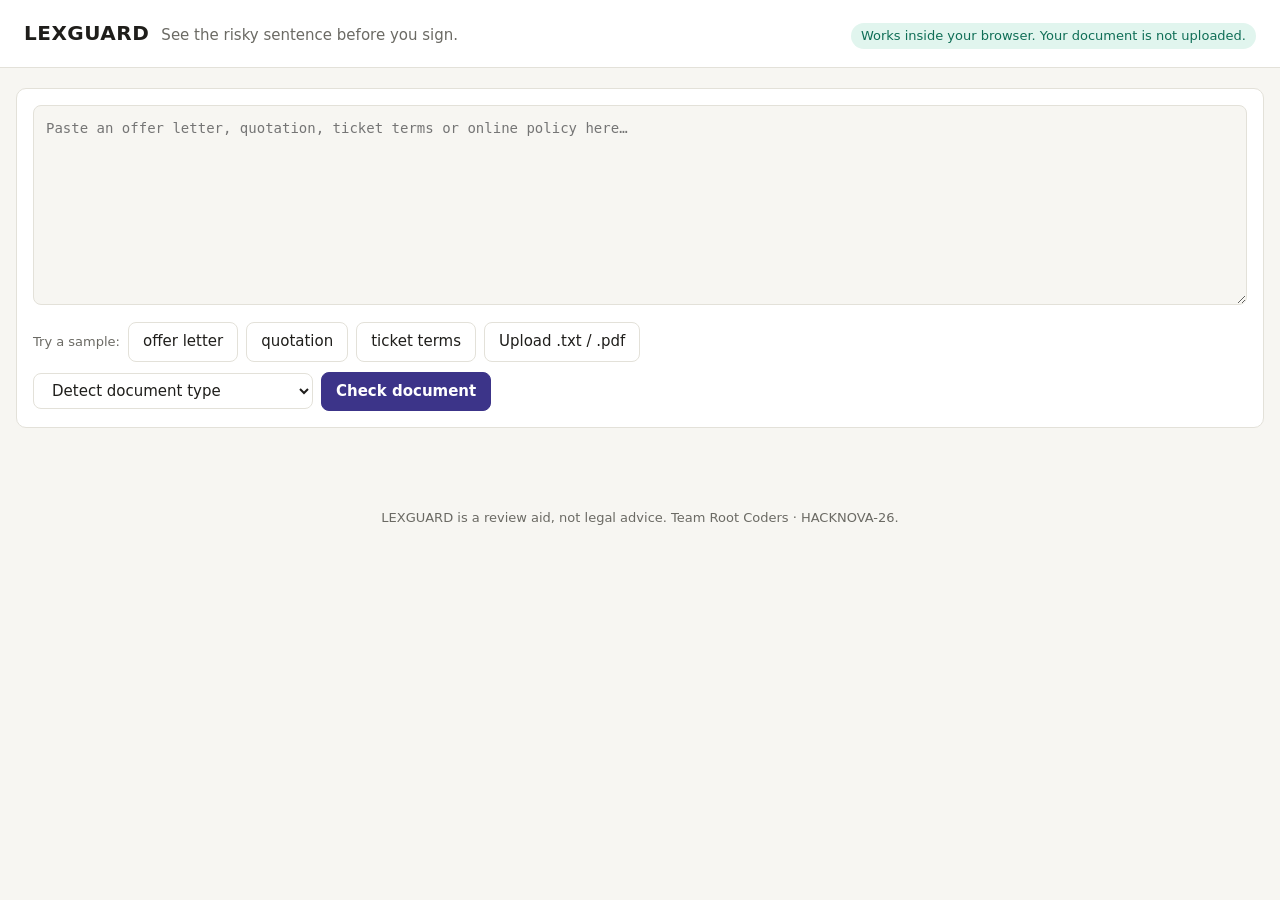
==== extension/checker.html @ 405c7fec "Standalone Chrome extension: engine runs in the browser, no server - extension/engine.js: JavaScript" ====
<!doctype html>
<html lang="en">
<head>
  <meta charset="utf-8">
  <meta name="viewport" content="width=device-width, initial-scale=1">
  <title>LEXGUARD checker</title>
  <link rel="stylesheet" href="style.css">
</head>
<body>
  <header class="top">
    <h1>LEXGUARD</h1>
    <span class="tag-line">See the risky sentence before you sign.</span>
    <span class="offline">Works inside your browser. Your document is not uploaded.</span>
  </header>
  <main>
    <section class="input">
      <textarea id="text" placeholder="Paste an offer letter, quotation, ticket terms or online policy here…"></textarea>
      <div class="row">
        <span class="hint">Try a sample:</span>
        <button data-sample="offer_letter.txt">offer letter</button>
        <button data-sample="quotation.txt">quotation</button>
        <button data-sample="ticket_terms.txt">ticket terms</button>
        <label class="btn" for="file">Upload .txt / .pdf</label>
        <input id="file" type="file" accept=".txt,.pdf,text/plain,application/pdf" hidden>
      </div>
      <div class="row">
        <select id="doctype" aria-label="Document type">
          <option value="">Detect document type</option>
          <option value="offer_letter">Offer letter</option>
          <option value="quotation">Quotation / service agreement</option>
          <option value="ticket">Ticket terms</option>
          <option value="policy">Online policy / subscription</option>
        </select>
        <button id="go" class="primary">Check document</button>
      </div>
      <div id="err"></div>
    </section>

    <section id="out" hidden>
      <div id="summary"></div>
      <div class="toolbar">
        <span class="hint">Show:</span>
        <select id="minlevel" aria-label="Minimum level">
          <option value="LOW">All flags</option>
          <option value="MEDIUM">Medium and high</option>
          <option value="HIGH">High only</option>
        </select>
        <span class="spacer"></span>
        <button id="copy">Copy clarification email</button>
        <button id="print">Save report as PDF</button>
      </div>
      <div class="results">
        <div id="doc" class="doc"></div>
        <div id="cards" class="cards"></div>
      </div>
    </section>
  </main>
  <footer>LEXGUARD is a review aid, not legal advice. Team Root Coders · HACKNOVA-26.</footer>
  <script src="vendor/pdf.min.js"></script>
  <script src="engine.js"></script>
  <script src="report.js"></script>
  <script src="checker.js"></script>
</body>
</html>
---- extension/style.css ----
:root {
  --bg: #f7f6f2; --panel: #ffffff; --ink: #1f1e1b; --muted: #6b6a64; --line: #e3e1d9;
  --accent: #3c3489; --accent-bg: #eeedfe;
  --high: #a32d2d; --high-bg: #fcebeb; --high-mark: #f7c1c1;
  --med: #854f0b; --med-bg: #faeeda; --med-mark: #fac775;
  --low: #5f5e5a; --low-bg: #f1efe8; --low-mark: #e8e5d8;
  --ok: #0f6e56; --ok-bg: #e1f5ee;
  --radius: 10px; color-scheme: light;
}
@media (prefers-color-scheme: dark) {
  :root:not([data-theme="light"]) {
    --bg: #1b1a18; --panel: #24231f; --ink: #ecebe5; --muted: #a7a59c; --line: #3a3934;
    --accent: #cecbf6; --accent-bg: #2e2a5c;
    --high: #f7c1c1; --high-bg: #501313; --high-mark: #791f1f;
    --med: #fac775; --med-bg: #412402; --med-mark: #633806;
    --low: #d3d1c7; --low-bg: #2c2c2a; --low-mark: #444441;
    --ok: #9fe1cb; --ok-bg: #04342c; color-scheme: dark;
  }
}
* { box-sizing: border-box; }
body { margin: 0; background: var(--bg); color: var(--ink); font: 15px/1.55 system-ui, -apple-system, "Segoe UI", Roboto, sans-serif; }
header.top { display: flex; align-items: baseline; gap: 12px; flex-wrap: wrap; padding: 18px 24px; border-bottom: 1px solid var(--line); background: var(--panel); }
header.top h1 { margin: 0; font-size: 20px; letter-spacing: .5px; }
header.top .tag-line { color: var(--muted); }
header.top .offline { margin-left: auto; font-size: 13px; color: var(--ok); background: var(--ok-bg); padding: 3px 10px; border-radius: 999px; }
main { max-width: 1280px; margin: 0 auto; padding: 20px 16px 60px; }
.input { background: var(--panel); border: 1px solid var(--line); border-radius: var(--radius); padding: 16px; }
.input textarea { width: 100%; min-height: 200px; resize: vertical; padding: 12px; border-radius: 8px; border: 1px solid var(--line); background: var(--bg); color: var(--ink); font: 14px/1.5 ui-monospace, Consolas, monospace; }
.row { display: flex; flex-wrap: wrap; gap: 8px; align-items: center; margin-top: 10px; }
button, .btn, select { font: inherit; padding: 7px 14px; border-radius: 8px; border: 1px solid var(--line); background: var(--panel); color: var(--ink); cursor: pointer; }
button.primary { background: var(--accent); color: var(--panel); border-color: var(--accent); font-weight: 600; }
button:disabled { opacity: .5; cursor: default; }
label.toggle { color: var(--muted); font-size: 14px; display: flex; gap: 6px; align-items: center; }
.hint { color: var(--muted); font-size: 13px; }
.error { color: var(--high); background: var(--high-bg); padding: 8px 12px; border-radius: 8px; margin-top: 10px; }
.summary { display: flex; gap: 20px; align-items: center; flex-wrap: wrap; background: var(--panel); border: 1px solid var(--line); border-radius: var(--radius); padding: 16px; margin-top: 18px; }
.score { display: grid; grid-template-columns: auto auto; align-items: baseline; padding: 10px 18px; border-radius: var(--radius); }
.score .num { font-size: 40px; font-weight: 700; } .score .of { color: inherit; opacity: .7; }
.score .lvl { grid-column: 1 / -1; font-weight: 600; font-size: 13px; text-transform: uppercase; letter-spacing: .5px; }
.score.high { background: var(--high-bg); color: var(--high); } .score.med { background: var(--med-bg); color: var(--med); } .score.low { background: var(--ok-bg); color: var(--ok); }
.meta { display: grid; gap: 6px; flex: 1; min-width: 240px; }
.counts { display: flex; gap: 6px; flex-wrap: wrap; }
.pill, .badge, .tag { font-size: 12px; padding: 2px 9px; border-radius: 999px; font-weight: 600; }
.high.pill, .badge.high { background: var(--high-bg); color: var(--high); }
.med.pill, .badge.med { background: var(--med-bg); color: var(--med); }
.low.pill, .badge.low { background: var(--low-bg); color: var(--low); }
.tag { background: var(--accent-bg); color: var(--accent); }
.ai-note { color: var(--muted); font-size: 13px; }
.topq { background: var(--panel); border: 1px solid var(--line); border-radius: var(--radius); padding: 12px 18px; margin-top: 12px; }
.topq h3 { margin: 4px 0 6px; font-size: 15px; } .topq ol { margin: 0; padding-left: 20px; }
a { color: var(--accent); }
.toolbar { display: flex; gap: 8px; flex-wrap: wrap; align-items: center; margin: 16px 0 10px; }
.toolbar .spacer { flex: 1; }
.results { display: grid; grid-template-columns: minmax(0, 1fr) minmax(0, 1fr); gap: 16px; align-items: start; }
.doc { background: var(--panel); border: 1px solid var(--line); border-radius: var(--radius); padding: 18px; white-space: pre-wrap; font: 14px/1.7 Georgia, "Times New Roman", serif; max-height: 80vh; overflow: auto; position: sticky; top: 12px; }
mark { border-radius: 3px; padding: 1px 0; color: inherit; cursor: pointer; }
mark.high { background: var(--high-mark); } mark.med { background: var(--med-mark); } mark.low { background: var(--low-mark); }
mark.focus, .card.focus { outline: 2px solid var(--accent); outline-offset: 2px; }
.cards { display: grid; gap: 12px; }
.card { background: var(--panel); border: 1px solid var(--line); border-left: 4px solid var(--low); border-radius: 0 var(--radius) var(--radius) 0; padding: 12px 14px; cursor: pointer; }
.card.high { border-left-color: var(--high); } .card.med { border-left-color: var(--med); }
.card header { display: flex; gap: 8px; align-items: center; flex-wrap: wrap; }
.card .cname { font-weight: 600; font-size: 14px; }
.card blockquote { margin: 10px 0; padding: 8px 12px; background: var(--bg); border-radius: 6px; font: 14px/1.55 Georgia, serif; }
.card dl { display: grid; grid-template-columns: 110px 1fr; gap: 4px 10px; margin: 0; font-size: 14px; }
.card dt { color: var(--muted); } .card dd { margin: 0; }
.card dd.defended { color: var(--ok); } .card dd.safer { font-style: italic; }
.card .also { color: var(--muted); font-size: 12px; margin-top: 8px; }
.card .clabel { color: var(--muted); font-size: 13px; }
.card .gist { margin: 8px 0 4px; font-size: 15px; }
.card .ask { margin: 0; font-size: 14px; color: var(--muted); } .card .ask b { color: var(--ink); }
.card details { margin-top: 8px; } .card details[open] { border-top: 1px solid var(--line); padding-top: 8px; }
.card summary { cursor: pointer; color: var(--accent); font-size: 13px; font-weight: 600; width: fit-content; }
.card dd blockquote { margin: 0; }
.verdict { font-size: 17px; font-weight: 600; line-height: 1.4; }
.points { list-style: none; padding: 0; margin: 0; display: grid; gap: 6px; }
.points li { display: flex; gap: 10px; align-items: baseline; }
.dot { width: 9px; height: 9px; border-radius: 50%; flex: none; transform: translateY(-1px); background: var(--low); }
.dot.high { background: var(--high); } .dot.med { background: var(--med); }footer { color: var(--muted); font-size: 13px; text-align: center; padding: 20px; }
@media (max-width: 860px) { .results { grid-template-columns: 1fr; } .doc { position: static; max-height: 50vh; } .card dl { grid-template-columns: 1fr; } }
@media print {
  header.top .offline, .input, .toolbar, footer .no-print { display: none !important; }
  body { background: #fff; color: #000; } .results { grid-template-columns: 1fr; } .doc { max-height: none; position: static; }
  .card { break-inside: avoid; }
}
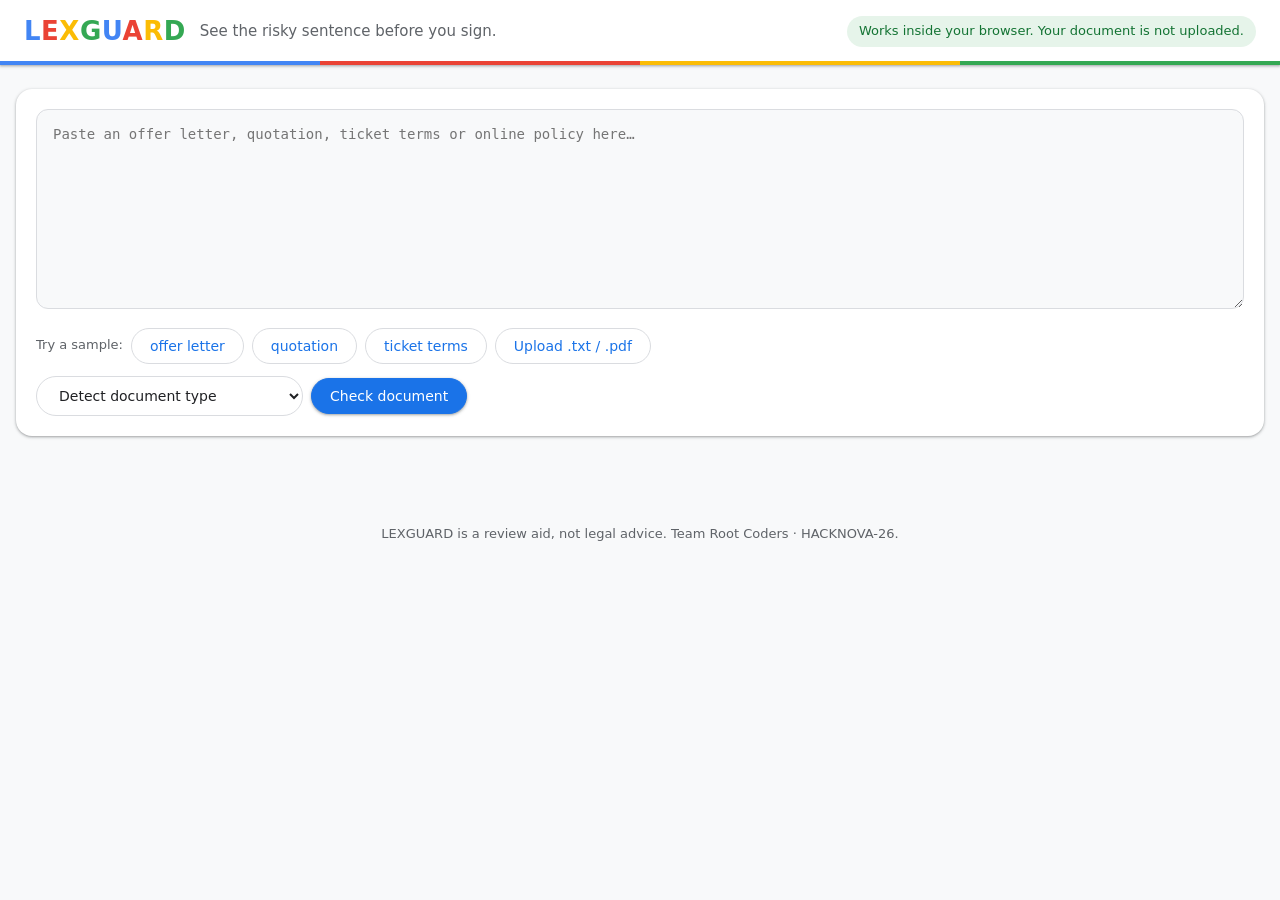
==== commit b4a60793: "Google four-colour theme and scroll animations - Blue, red, yellow and green theme for the web app, " ====
--- a/extension/checker.html
+++ b/extension/checker.html
@@ -8,7 +8,7 @@
 </head>
 <body>
   <header class="top">
-    <h1>LEXGUARD</h1>
+    <h1 class="brand" aria-label="LEXGUARD"><span>L</span><span>E</span><span>X</span><span>G</span><span>U</span><span>A</span><span>R</span><span>D</span></h1>
     <span class="tag-line">See the risky sentence before you sign.</span>
     <span class="offline">Works inside your browser. Your document is not uploaded.</span>
   </header>
@@ -60,5 +60,6 @@
   <script src="engine.js"></script>
   <script src="report.js"></script>
   <script src="checker.js"></script>
+  <script src="motion.js"></script>
 </body>
 </html>
--- a/extension/style.css
+++ b/extension/style.css
@@ -1,85 +1,151 @@
+/* LEXGUARD: Google four-colour theme (blue, red, yellow, green). Shared by the web app and the extension. */
 :root {
-  --bg: #f7f6f2; --panel: #ffffff; --ink: #1f1e1b; --muted: #6b6a64; --line: #e3e1d9;
-  --accent: #3c3489; --accent-bg: #eeedfe;
-  --high: #a32d2d; --high-bg: #fcebeb; --high-mark: #f7c1c1;
-  --med: #854f0b; --med-bg: #faeeda; --med-mark: #fac775;
-  --low: #5f5e5a; --low-bg: #f1efe8; --low-mark: #e8e5d8;
-  --ok: #0f6e56; --ok-bg: #e1f5ee;
-  --radius: 10px; color-scheme: light;
+  --g-blue: #4285f4; --g-red: #ea4335; --g-yellow: #fbbc05; --g-green: #34a853;
+  --bg: #f8f9fa; --panel: #ffffff; --ink: #202124; --muted: #5f6368; --line: #dadce0;
+  --accent: #1a73e8; --accent-bg: #e8f0fe; --on-accent: #ffffff;
+  --high: #c5221f; --high-bg: #fce8e6; --high-mark: #fad2cf; --high-ring: #ea4335;
+  --med: #b06000; --med-bg: #fef7e0; --med-mark: #feefc3; --med-ring: #f9ab00;
+  --low: #5f6368; --low-bg: #f1f3f4; --low-mark: #e8eaed; --low-ring: #9aa0a6;
+  --ok: #137333; --ok-bg: #e6f4ea; --ok-ring: #34a853;
+  --shadow-1: 0 1px 2px rgba(60, 64, 67, .3), 0 1px 3px 1px rgba(60, 64, 67, .15);
+  --shadow-2: 0 1px 3px rgba(60, 64, 67, .3), 0 4px 8px 3px rgba(60, 64, 67, .15);
+  --radius: 16px; --font: "Google Sans", "Product Sans", Roboto, "Segoe UI", system-ui, -apple-system, sans-serif;
+  --stripe: linear-gradient(90deg, var(--g-blue) 0 25%, var(--g-red) 25% 50%, var(--g-yellow) 50% 75%, var(--g-green) 75% 100%);
+  color-scheme: light;
 }
 @media (prefers-color-scheme: dark) {
   :root:not([data-theme="light"]) {
-    --bg: #1b1a18; --panel: #24231f; --ink: #ecebe5; --muted: #a7a59c; --line: #3a3934;
-    --accent: #cecbf6; --accent-bg: #2e2a5c;
-    --high: #f7c1c1; --high-bg: #501313; --high-mark: #791f1f;
-    --med: #fac775; --med-bg: #412402; --med-mark: #633806;
-    --low: #d3d1c7; --low-bg: #2c2c2a; --low-mark: #444441;
-    --ok: #9fe1cb; --ok-bg: #04342c; color-scheme: dark;
+    --g-blue: #8ab4f8; --g-red: #f28b82; --g-yellow: #fdd663; --g-green: #81c995;
+    --bg: #202124; --panel: #292a2d; --ink: #e8eaed; --muted: #9aa0a6; --line: #3c4043;
+    --accent: #8ab4f8; --accent-bg: #283142; --on-accent: #202124;
+    --high: #f28b82; --high-bg: #3c2523; --high-mark: #5c2b29; --high-ring: #f28b82;
+    --med: #fdd663; --med-bg: #3b3220; --med-mark: #594a1f; --med-ring: #fdd663;
+    --low: #bdc1c6; --low-bg: #303134; --low-mark: #3c4043; --low-ring: #9aa0a6;
+    --ok: #81c995; --ok-bg: #1e3326; --ok-ring: #81c995;
+    --shadow-1: 0 1px 2px rgba(0, 0, 0, .5), 0 1px 3px 1px rgba(0, 0, 0, .3);
+    --shadow-2: 0 2px 4px rgba(0, 0, 0, .5), 0 6px 12px 4px rgba(0, 0, 0, .3);
+    color-scheme: dark;
   }
 }
 * { box-sizing: border-box; }
-body { margin: 0; background: var(--bg); color: var(--ink); font: 15px/1.55 system-ui, -apple-system, "Segoe UI", Roboto, sans-serif; }
-header.top { display: flex; align-items: baseline; gap: 12px; flex-wrap: wrap; padding: 18px 24px; border-bottom: 1px solid var(--line); background: var(--panel); }
-header.top h1 { margin: 0; font-size: 20px; letter-spacing: .5px; }
+html { scroll-behavior: smooth; }
+body { margin: 0; background: var(--bg); color: var(--ink); font: 15px/1.6 var(--font); -webkit-font-smoothing: antialiased; }
+a { color: var(--accent); text-decoration: none; } a:hover { text-decoration: underline; }
+
+/* Scroll progress bar in the four colours. */
+.scroll-progress { position: fixed; inset: 0 0 auto 0; height: 4px; background: var(--stripe); transform-origin: 0 50%; transform: scaleX(0); z-index: 50; pointer-events: none; }
+
+/* App bar with the coloured wordmark and a four-colour stripe. */
+header.top { position: relative; display: flex; align-items: center; gap: 14px; flex-wrap: wrap; padding: 16px 24px 18px; background: var(--panel); box-shadow: var(--shadow-1); }
+header.top::after { content: ""; position: absolute; left: 0; right: 0; bottom: 0; height: 4px; background: var(--stripe); }
+header.top h1 { margin: 0; font-size: 26px; font-weight: 700; letter-spacing: .5px; line-height: 1; }
+.brand span:nth-child(4n + 1) { color: var(--g-blue); } .brand span:nth-child(4n + 2) { color: var(--g-red); }
+.brand span:nth-child(4n + 3) { color: var(--g-yellow); } .brand span:nth-child(4n + 4) { color: var(--g-green); }
 header.top .tag-line { color: var(--muted); }
-header.top .offline { margin-left: auto; font-size: 13px; color: var(--ok); background: var(--ok-bg); padding: 3px 10px; border-radius: 999px; }
-main { max-width: 1280px; margin: 0 auto; padding: 20px 16px 60px; }
-.input { background: var(--panel); border: 1px solid var(--line); border-radius: var(--radius); padding: 16px; }
-.input textarea { width: 100%; min-height: 200px; resize: vertical; padding: 12px; border-radius: 8px; border: 1px solid var(--line); background: var(--bg); color: var(--ink); font: 14px/1.5 ui-monospace, Consolas, monospace; }
-.row { display: flex; flex-wrap: wrap; gap: 8px; align-items: center; margin-top: 10px; }
-button, .btn, select { font: inherit; padding: 7px 14px; border-radius: 8px; border: 1px solid var(--line); background: var(--panel); color: var(--ink); cursor: pointer; }
-button.primary { background: var(--accent); color: var(--panel); border-color: var(--accent); font-weight: 600; }
-button:disabled { opacity: .5; cursor: default; }
+header.top .offline { margin-left: auto; font-size: 13px; font-weight: 500; color: var(--ok); background: var(--ok-bg); padding: 5px 12px; border-radius: 999px; }
+main { max-width: 1280px; margin: 0 auto; padding: 24px 16px 64px; }
+
+/* Input card */
+.input { background: var(--panel); border-radius: var(--radius); padding: 20px; box-shadow: var(--shadow-1); }
+.input textarea { width: 100%; min-height: 200px; resize: vertical; padding: 14px 16px; border-radius: 12px; border: 1px solid var(--line); background: var(--bg); color: var(--ink); font: 14px/1.55 "Roboto Mono", ui-monospace, Consolas, monospace; transition: border-color .2s, box-shadow .2s; }
+.input textarea:focus { outline: none; border-color: var(--accent); box-shadow: 0 0 0 3px var(--accent-bg); }
+.row { display: flex; flex-wrap: wrap; gap: 8px; align-items: center; margin-top: 12px; }
+
+/* Buttons: blue filled primary, outlined secondary, pill shaped. */
+button, .btn, select { font: 500 14px/1 var(--font); padding: 10px 18px; border-radius: 999px; border: 1px solid var(--line); background: var(--panel); color: var(--accent); cursor: pointer; transition: background .2s, box-shadow .2s, transform .15s; }
+select { color: var(--ink); padding-right: 12px; }
+button:hover, .btn:hover { background: var(--accent-bg); }
+button:active, .btn:active { transform: scale(.97); }
+button:focus-visible, .btn:focus-visible, select:focus-visible { outline: 3px solid var(--accent-bg); outline-offset: 1px; }
+button.primary { background: var(--accent); color: var(--on-accent); border-color: var(--accent); box-shadow: var(--shadow-1); }
+button.primary:hover { box-shadow: var(--shadow-2); background: var(--accent); filter: brightness(1.05); }
+button:disabled { opacity: .5; cursor: default; transform: none; }
 label.toggle { color: var(--muted); font-size: 14px; display: flex; gap: 6px; align-items: center; }
 .hint { color: var(--muted); font-size: 13px; }
-.error { color: var(--high); background: var(--high-bg); padding: 8px 12px; border-radius: 8px; margin-top: 10px; }
-.summary { display: flex; gap: 20px; align-items: center; flex-wrap: wrap; background: var(--panel); border: 1px solid var(--line); border-radius: var(--radius); padding: 16px; margin-top: 18px; }
-.score { display: grid; grid-template-columns: auto auto; align-items: baseline; padding: 10px 18px; border-radius: var(--radius); }
-.score .num { font-size: 40px; font-weight: 700; } .score .of { color: inherit; opacity: .7; }
-.score .lvl { grid-column: 1 / -1; font-weight: 600; font-size: 13px; text-transform: uppercase; letter-spacing: .5px; }
-.score.high { background: var(--high-bg); color: var(--high); } .score.med { background: var(--med-bg); color: var(--med); } .score.low { background: var(--ok-bg); color: var(--ok); }
-.meta { display: grid; gap: 6px; flex: 1; min-width: 240px; }
+.error { color: var(--high); background: var(--high-bg); padding: 10px 14px; border-radius: 12px; margin-top: 12px; }
+
+/* Summary: score ring + verdict */
+.summary { display: flex; gap: 22px; align-items: center; flex-wrap: wrap; background: var(--panel); border-radius: var(--radius); padding: 20px; margin-top: 20px; box-shadow: var(--shadow-1); }
+.score { --p: 0; --ring: var(--low-ring); width: 112px; height: 112px; flex: none; border-radius: 50%; display: grid; place-items: center; align-content: center;
+  background: radial-gradient(closest-side, var(--panel) 80%, transparent 81% 100%), conic-gradient(var(--ring) calc(var(--p) * 1%), var(--line) 0); }
+.score.high { --ring: var(--high-ring); color: var(--high); } .score.med { --ring: var(--med-ring); color: var(--med); } .score.low { --ring: var(--ok-ring); color: var(--ok); }
+.score .num { font-size: 34px; font-weight: 700; line-height: 1; } .score .of { display: none; }
+.score .lvl { font-size: 11px; font-weight: 700; letter-spacing: .8px; text-transform: uppercase; margin-top: 4px; }
+.meta { display: grid; gap: 6px; flex: 1; min-width: 220px; }
+.verdict { font-size: 19px; font-weight: 500; line-height: 1.4; }
+.ai-note { color: var(--muted); font-size: 13px; }
 .counts { display: flex; gap: 6px; flex-wrap: wrap; }
-.pill, .badge, .tag { font-size: 12px; padding: 2px 9px; border-radius: 999px; font-weight: 600; }
+.pill, .badge, .tag { font-size: 12px; padding: 3px 10px; border-radius: 999px; font-weight: 700; letter-spacing: .3px; }
 .high.pill, .badge.high { background: var(--high-bg); color: var(--high); }
 .med.pill, .badge.med { background: var(--med-bg); color: var(--med); }
 .low.pill, .badge.low { background: var(--low-bg); color: var(--low); }
 .tag { background: var(--accent-bg); color: var(--accent); }
-.ai-note { color: var(--muted); font-size: 13px; }
-.topq { background: var(--panel); border: 1px solid var(--line); border-radius: var(--radius); padding: 12px 18px; margin-top: 12px; }
-.topq h3 { margin: 4px 0 6px; font-size: 15px; } .topq ol { margin: 0; padding-left: 20px; }
-a { color: var(--accent); }
-.toolbar { display: flex; gap: 8px; flex-wrap: wrap; align-items: center; margin: 16px 0 10px; }
+
+/* "In short" and "Ask before signing" */
+.topq { background: var(--panel); border-radius: var(--radius); padding: 16px 20px; margin-top: 14px; box-shadow: var(--shadow-1); }
+.topq h3 { margin: 2px 0 10px; font-size: 16px; font-weight: 500; display: flex; align-items: center; gap: 8px; }
+.topq h3::before { content: ""; width: 4px; height: 18px; border-radius: 2px; background: var(--g-blue); }
+.topq:nth-of-type(2n) h3::before { background: var(--g-green); }
+.topq ol { margin: 0; padding-left: 22px; } .topq ol li { margin: 4px 0; }
+.points { list-style: none; padding: 0; margin: 0; display: grid; gap: 8px; }
+.points li { display: flex; gap: 12px; align-items: baseline; }
+.dot { width: 10px; height: 10px; border-radius: 50%; flex: none; transform: translateY(-1px); background: var(--low-ring); }
+.dot.high { background: var(--high-ring); } .dot.med { background: var(--med-ring); }
+
+/* Results */
+.toolbar { display: flex; gap: 8px; flex-wrap: wrap; align-items: center; margin: 20px 0 12px; }
 .toolbar .spacer { flex: 1; }
-.results { display: grid; grid-template-columns: minmax(0, 1fr) minmax(0, 1fr); gap: 16px; align-items: start; }
-.doc { background: var(--panel); border: 1px solid var(--line); border-radius: var(--radius); padding: 18px; white-space: pre-wrap; font: 14px/1.7 Georgia, "Times New Roman", serif; max-height: 80vh; overflow: auto; position: sticky; top: 12px; }
-mark { border-radius: 3px; padding: 1px 0; color: inherit; cursor: pointer; }
-mark.high { background: var(--high-mark); } mark.med { background: var(--med-mark); } mark.low { background: var(--low-mark); }
-mark.focus, .card.focus { outline: 2px solid var(--accent); outline-offset: 2px; }
+.results { display: grid; grid-template-columns: minmax(0, 1fr) minmax(0, 1fr); gap: 18px; align-items: start; }
+.doc { background: var(--panel); border-radius: var(--radius); padding: 20px; white-space: pre-wrap; font: 14px/1.75 Georgia, "Times New Roman", serif; max-height: 80vh; overflow: auto; position: sticky; top: 16px; box-shadow: var(--shadow-1); }
+mark { border-radius: 4px; padding: 1px 0; color: inherit; cursor: pointer; transition: box-shadow .2s; }
+mark.high { background: var(--high-mark); box-shadow: inset 0 -2px 0 var(--high-ring); }
+mark.med { background: var(--med-mark); box-shadow: inset 0 -2px 0 var(--med-ring); }
+mark.low { background: var(--low-mark); }
+mark.focus, .card.focus { outline: 3px solid var(--g-blue); outline-offset: 2px; }
 .cards { display: grid; gap: 12px; }
-.card { background: var(--panel); border: 1px solid var(--line); border-left: 4px solid var(--low); border-radius: 0 var(--radius) var(--radius) 0; padding: 12px 14px; cursor: pointer; }
-.card.high { border-left-color: var(--high); } .card.med { border-left-color: var(--med); }
+.card { background: var(--panel); border-radius: var(--radius); padding: 14px 16px 14px 20px; cursor: pointer; box-shadow: inset 5px 0 0 var(--low-ring), var(--shadow-1); transition: box-shadow .2s, transform .2s; }
+.card.high { box-shadow: inset 5px 0 0 var(--high-ring), var(--shadow-1); } .card.med { box-shadow: inset 5px 0 0 var(--med-ring), var(--shadow-1); }
+.card:hover { transform: translateY(-2px); }
+.card.high:hover { box-shadow: inset 5px 0 0 var(--high-ring), var(--shadow-2); } .card.med:hover { box-shadow: inset 5px 0 0 var(--med-ring), var(--shadow-2); }
+.card.low:hover { box-shadow: inset 5px 0 0 var(--low-ring), var(--shadow-2); }
 .card header { display: flex; gap: 8px; align-items: center; flex-wrap: wrap; }
-.card .cname { font-weight: 600; font-size: 14px; }
-.card blockquote { margin: 10px 0; padding: 8px 12px; background: var(--bg); border-radius: 6px; font: 14px/1.55 Georgia, serif; }
-.card dl { display: grid; grid-template-columns: 110px 1fr; gap: 4px 10px; margin: 0; font-size: 14px; }
-.card dt { color: var(--muted); } .card dd { margin: 0; }
-.card dd.defended { color: var(--ok); } .card dd.safer { font-style: italic; }
-.card .also { color: var(--muted); font-size: 12px; margin-top: 8px; }
+.card .cname { font-weight: 500; font-size: 15px; }
 .card .clabel { color: var(--muted); font-size: 13px; }
 .card .gist { margin: 8px 0 4px; font-size: 15px; }
-.card .ask { margin: 0; font-size: 14px; color: var(--muted); } .card .ask b { color: var(--ink); }
-.card details { margin-top: 8px; } .card details[open] { border-top: 1px solid var(--line); padding-top: 8px; }
-.card summary { cursor: pointer; color: var(--accent); font-size: 13px; font-weight: 600; width: fit-content; }
-.card dd blockquote { margin: 0; }
-.verdict { font-size: 17px; font-weight: 600; line-height: 1.4; }
-.points { list-style: none; padding: 0; margin: 0; display: grid; gap: 6px; }
-.points li { display: flex; gap: 10px; align-items: baseline; }
-.dot { width: 9px; height: 9px; border-radius: 50%; flex: none; transform: translateY(-1px); background: var(--low); }
-.dot.high { background: var(--high); } .dot.med { background: var(--med); }footer { color: var(--muted); font-size: 13px; text-align: center; padding: 20px; }
-@media (max-width: 860px) { .results { grid-template-columns: 1fr; } .doc { position: static; max-height: 50vh; } .card dl { grid-template-columns: 1fr; } }
+.card .ask { margin: 0; font-size: 14px; color: var(--muted); } .card .ask b { color: var(--g-blue); font-weight: 500; }
+.card details { margin-top: 10px; } .card details[open] { border-top: 1px solid var(--line); padding-top: 10px; }
+.card summary { cursor: pointer; color: var(--accent); font-size: 13px; font-weight: 500; width: fit-content; list-style: none; display: flex; align-items: center; gap: 6px; }
+.card summary::-webkit-details-marker { display: none; }
+.card summary::before { content: ""; width: 7px; height: 7px; border-right: 2px solid currentColor; border-bottom: 2px solid currentColor; transform: rotate(-45deg); transition: transform .2s; }
+.card details[open] summary::before { transform: rotate(45deg); }
+.card details[open] > dl { animation: unfold .25s ease-out; }
+.card blockquote { margin: 0; padding: 10px 12px; background: var(--bg); border-radius: 10px; font: 14px/1.55 Georgia, serif; }
+.card dl { display: grid; grid-template-columns: 140px 1fr; gap: 6px 12px; margin: 8px 0 0; font-size: 14px; }
+.card dt { color: var(--muted); } .card dd { margin: 0; }
+.card dd.defended { color: var(--ok); } .card dd.safer { font-style: italic; color: var(--ok); }
+.card .also { color: var(--muted); font-size: 12px; margin-top: 8px; }
+footer { color: var(--muted); font-size: 13px; text-align: center; padding: 24px 16px; }
+
+/* Scroll-in animations (added by motion.js). */
+@keyframes unfold { from { opacity: 0; transform: translateY(-4px); } to { opacity: 1; transform: none; } }
+@keyframes pop { 0% { transform: scale(.85); opacity: 0; } 60% { transform: scale(1.04); opacity: 1; } 100% { transform: scale(1); } }
+@media (prefers-reduced-motion: no-preference) {
+  .reveal { opacity: 0; transform: translateY(24px); transition: opacity .55s ease, transform .55s cubic-bezier(.2, .7, .2, 1); transition-delay: var(--delay, 0ms); }
+  .reveal.in { opacity: 1; transform: none; }
+  .score.in { animation: pop .6s ease-out both; }
+  header.top::after { animation: stripe 1s ease-out both; transform-origin: 0 50%; }
+  @keyframes stripe { from { transform: scaleX(0); } to { transform: scaleX(1); } }
+}
+@media (prefers-reduced-motion: reduce) { html { scroll-behavior: auto; } .scroll-progress { display: none; } }
+
+@media (max-width: 860px) {
+  .results { grid-template-columns: 1fr; } .doc { position: static; max-height: 50vh; }
+  .card dl { grid-template-columns: 1fr; }
+  header.top .offline { margin-left: 0; }
+}
 @media print {
-  header.top .offline, .input, .toolbar, footer .no-print { display: none !important; }
+  header.top .offline, .input, .toolbar, .scroll-progress { display: none !important; }
   body { background: #fff; color: #000; } .results { grid-template-columns: 1fr; } .doc { max-height: none; position: static; }
-  .card { break-inside: avoid; }
+  .card, .summary, .topq, .doc { box-shadow: none; border: 1px solid #dadce0; break-inside: avoid; }
+  .reveal { opacity: 1 !important; transform: none !important; }
 }
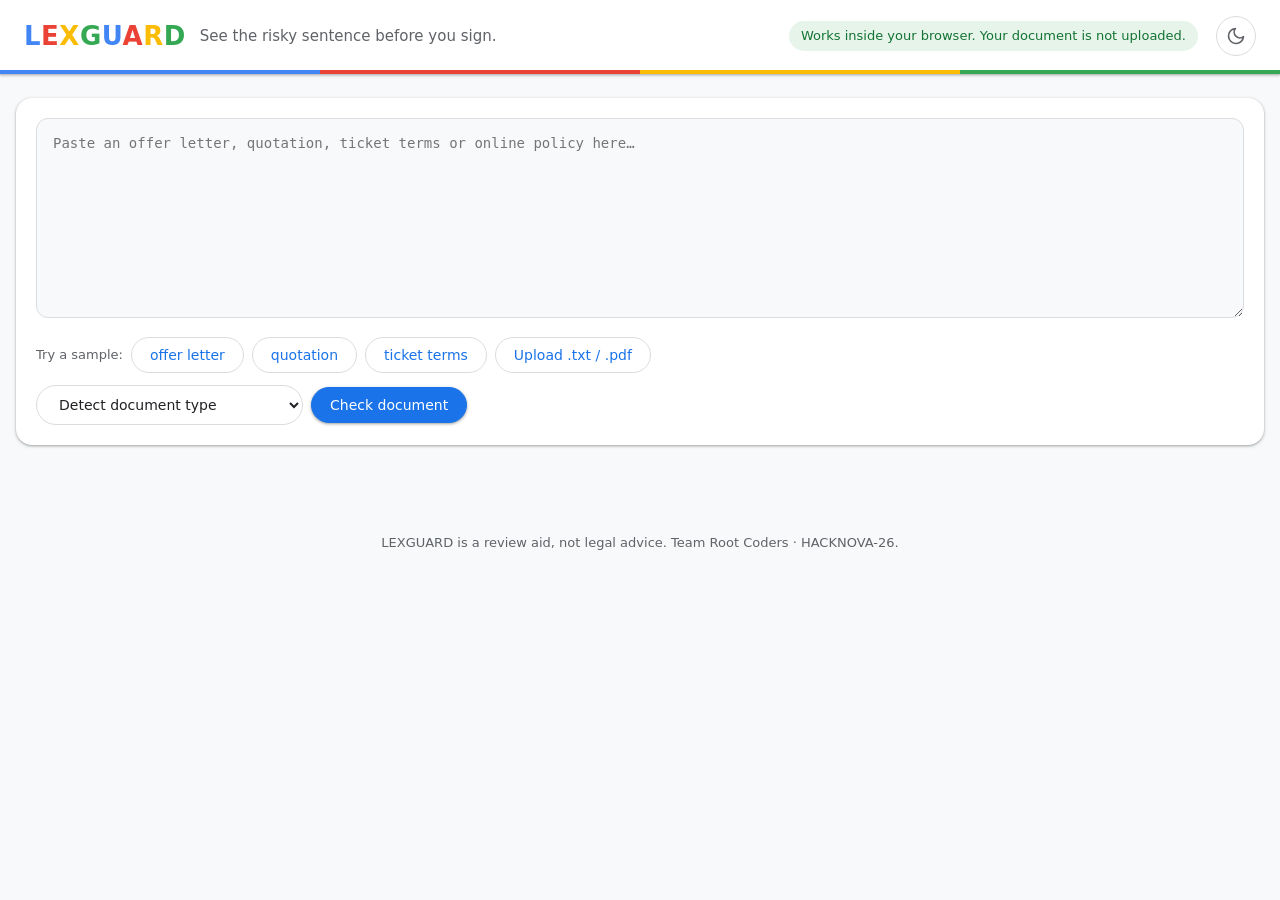
==== commit c0c70ea1: "Fair risk score, plain-words overview, agent steps, light/dark switch - Score now counts each kind o" ====
--- a/extension/checker.html
+++ b/extension/checker.html
@@ -5,6 +5,7 @@
   <meta name="viewport" content="width=device-width, initial-scale=1">
   <title>LEXGUARD checker</title>
   <link rel="stylesheet" href="style.css">
+  <script src="theme.js"></script>
 </head>
 <body>
   <header class="top">
@@ -42,7 +43,7 @@
         <span class="hint">Show:</span>
         <select id="minlevel" aria-label="Minimum level">
           <option value="LOW">All flags</option>
-          <option value="MEDIUM">Medium and high</option>
+          <option value="MEDIUM" selected>Medium and high</option>
           <option value="HIGH">High only</option>
         </select>
         <span class="spacer"></span>
--- a/extension/style.css
+++ b/extension/style.css
@@ -26,6 +26,18 @@
     --shadow-2: 0 2px 4px rgba(0, 0, 0, .5), 0 6px 12px 4px rgba(0, 0, 0, .3);
     color-scheme: dark;
   }
+}
+:root[data-theme="dark"] {
+  --g-blue: #8ab4f8; --g-red: #f28b82; --g-yellow: #fdd663; --g-green: #81c995;
+  --bg: #202124; --panel: #292a2d; --ink: #e8eaed; --muted: #9aa0a6; --line: #3c4043;
+  --accent: #8ab4f8; --accent-bg: #283142; --on-accent: #202124;
+  --high: #f28b82; --high-bg: #3c2523; --high-mark: #5c2b29; --high-ring: #f28b82;
+  --med: #fdd663; --med-bg: #3b3220; --med-mark: #594a1f; --med-ring: #fdd663;
+  --low: #bdc1c6; --low-bg: #303134; --low-mark: #3c4043; --low-ring: #9aa0a6;
+  --ok: #81c995; --ok-bg: #1e3326; --ok-ring: #81c995;
+  --shadow-1: 0 1px 2px rgba(0, 0, 0, .5), 0 1px 3px 1px rgba(0, 0, 0, .3);
+  --shadow-2: 0 2px 4px rgba(0, 0, 0, .5), 0 6px 12px 4px rgba(0, 0, 0, .3);
+  color-scheme: dark;
 }
 * { box-sizing: border-box; }
 html { scroll-behavior: smooth; }
@@ -126,6 +138,39 @@
 .card .also { color: var(--muted); font-size: 12px; margin-top: 8px; }
 footer { color: var(--muted); font-size: 13px; text-align: center; padding: 24px 16px; }
 
+/* Light / dark switch in the app bar. */
+.theme-toggle { margin-left: auto; width: 40px; height: 40px; padding: 0; display: grid; place-items: center; border-radius: 50%; color: var(--muted); }
+.offline + .theme-toggle { margin-left: 4px; }
+.theme-toggle svg { width: 20px; height: 20px; }
+.theme-toggle:hover { color: var(--accent); }
+
+/* "What is this?" overview */
+.overview .purpose { margin: 0 0 4px; font-size: 16px; }
+.overview .sub { margin: 14px 0 8px; font-weight: 500; }
+.topics { list-style: none; margin: 0; padding: 0; display: grid; gap: 8px; }
+.topics li { display: flex; justify-content: space-between; align-items: baseline; gap: 12px; padding: 8px 12px; border-radius: 12px; background: var(--bg); }
+.topics .badge { flex: none; }
+.badge.ok { background: var(--ok-bg); color: var(--ok); }
+
+/* Score breakdown, inside the summary card */
+.how-score { margin-top: 4px; font-size: 14px; }
+.how-score summary { cursor: pointer; color: var(--accent); font-weight: 500; width: fit-content; }
+.how-score p { margin: 8px 0; }
+.breakdown { width: 100%; border-collapse: collapse; margin: 8px 0; font-size: 13px; }
+.breakdown th { text-align: left; color: var(--muted); font-weight: 500; padding: 6px 8px; border-bottom: 1px solid var(--line); }
+.breakdown td { padding: 6px 8px; border-bottom: 1px solid var(--line); }
+.breakdown td:first-child { display: flex; gap: 8px; align-items: baseline; }
+.breakdown td:nth-child(n + 3), .breakdown th:nth-child(n + 3) { text-align: right; }
+
+/* How LEXGUARD checked this */
+.agents { margin: 0; padding: 0; list-style: none; counter-reset: agent; display: grid; gap: 8px; }
+.agents li { counter-increment: agent; display: grid; grid-template-columns: 28px 1fr; gap: 10px; align-items: baseline; }
+.agents li::before { content: counter(agent); width: 26px; height: 26px; border-radius: 50%; display: grid; place-items: center; font-weight: 700; font-size: 13px; color: #fff; background: var(--g-blue); }
+.agents li:nth-child(2)::before { background: var(--g-red); } .agents li:nth-child(3)::before { background: var(--g-yellow); color: #202124; }
+.agents li:nth-child(4)::before { background: var(--g-green); }
+.steps .hint { margin: 10px 0 0; }
+.show-minor { margin-top: 4px; }
+
 /* Scroll-in animations (added by motion.js). */
 @keyframes unfold { from { opacity: 0; transform: translateY(-4px); } to { opacity: 1; transform: none; } }
 @keyframes pop { 0% { transform: scale(.85); opacity: 0; } 60% { transform: scale(1.04); opacity: 1; } 100% { transform: scale(1); } }
@@ -144,6 +189,7 @@
   header.top .offline { margin-left: 0; }
 }
 @media print {
+  .theme-toggle, .show-minor,
   header.top .offline, .input, .toolbar, .scroll-progress { display: none !important; }
   body { background: #fff; color: #000; } .results { grid-template-columns: 1fr; } .doc { max-height: none; position: static; }
   .card, .summary, .topq, .doc { box-shadow: none; border: 1px solid #dadce0; break-inside: avoid; }
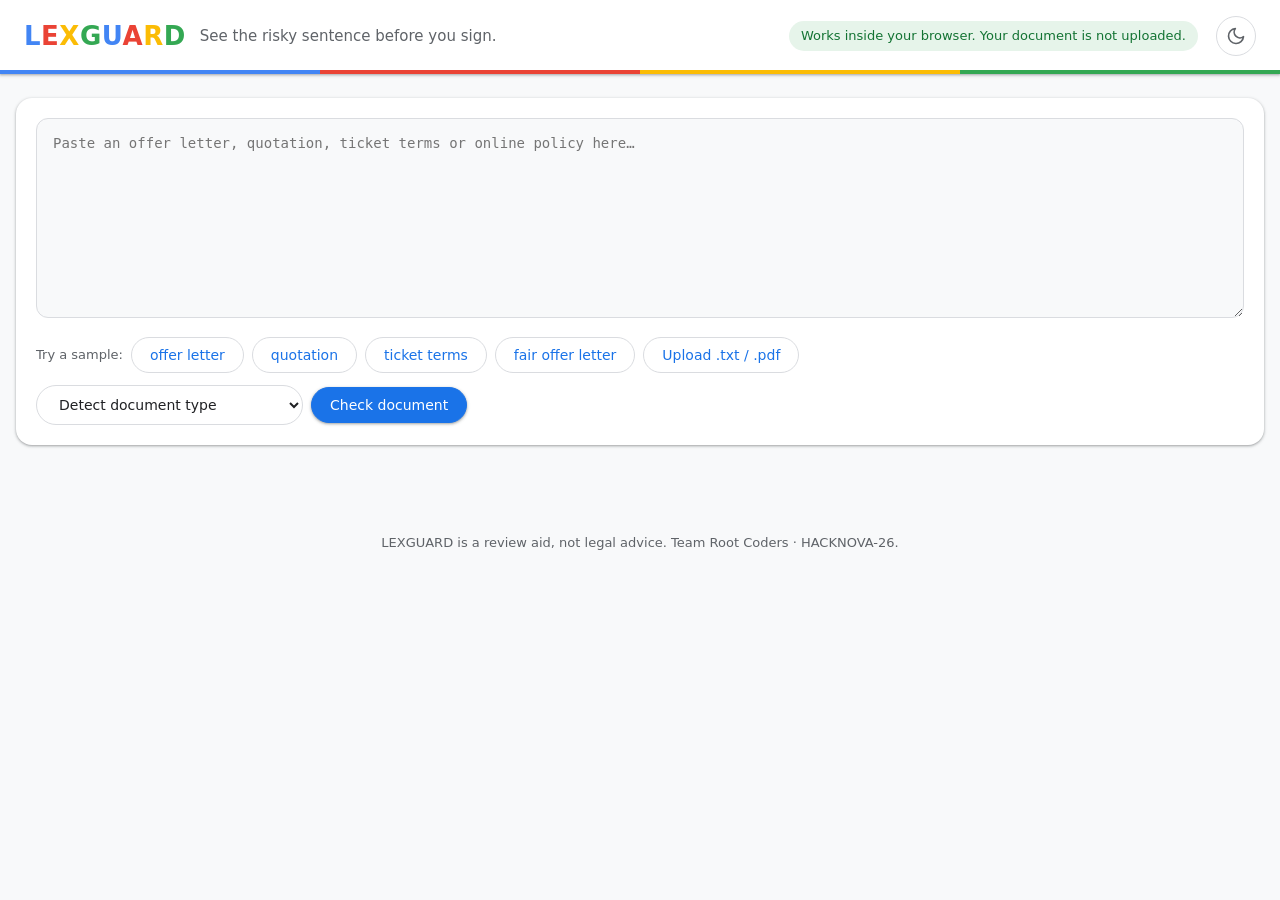
==== commit 8bef02f4: "Demo kit, fair offer letter sample, fix false alarm on "remain yours" - demo/ (built by tools/make_d" ====
--- a/extension/checker.html
+++ b/extension/checker.html
@@ -21,6 +21,7 @@
         <button data-sample="offer_letter.txt">offer letter</button>
         <button data-sample="quotation.txt">quotation</button>
         <button data-sample="ticket_terms.txt">ticket terms</button>
+        <button data-sample="fair_offer_letter.txt">fair offer letter</button>
         <label class="btn" for="file">Upload .txt / .pdf</label>
         <input id="file" type="file" accept=".txt,.pdf,text/plain,application/pdf" hidden>
       </div>
--- a/extension/style.css
+++ b/extension/style.css
@@ -77,7 +77,7 @@
 .error { color: var(--high); background: var(--high-bg); padding: 10px 14px; border-radius: 12px; margin-top: 12px; }
 
 /* Summary: score ring + verdict */
-.summary { display: flex; gap: 22px; align-items: center; flex-wrap: wrap; background: var(--panel); border-radius: var(--radius); padding: 20px; margin-top: 20px; box-shadow: var(--shadow-1); }
+.summary { display: flex; gap: 22px; align-items: flex-start; flex-wrap: wrap; background: var(--panel); border-radius: var(--radius); padding: 20px; margin-top: 20px; box-shadow: var(--shadow-1); }
 .score { --p: 0; --ring: var(--low-ring); width: 112px; height: 112px; flex: none; border-radius: 50%; display: grid; place-items: center; align-content: center;
   background: radial-gradient(closest-side, var(--panel) 80%, transparent 81% 100%), conic-gradient(var(--ring) calc(var(--p) * 1%), var(--line) 0); }
 .score.high { --ring: var(--high-ring); color: var(--high); } .score.med { --ring: var(--med-ring); color: var(--med); } .score.low { --ring: var(--ok-ring); color: var(--ok); }
@@ -195,3 +195,10 @@
   .card, .summary, .topq, .doc { box-shadow: none; border: 1px solid #dadce0; break-inside: avoid; }
   .reveal { opacity: 1 !important; transform: none !important; }
 }
+
+/* "Not a risk for you": sentences the Defender removed because they protect the reader. */
+.not-risks { margin-top: 12px; font-size: 14px; }
+.not-risks summary { cursor: pointer; color: var(--ok); font-weight: 500; width: fit-content; }
+.not-risks ul { margin: 8px 0 0; padding-left: 18px; display: grid; gap: 8px; }
+.not-risks q { font-family: Georgia, serif; }
+.not-risks .why-not { color: var(--ok); font-size: 13px; }
